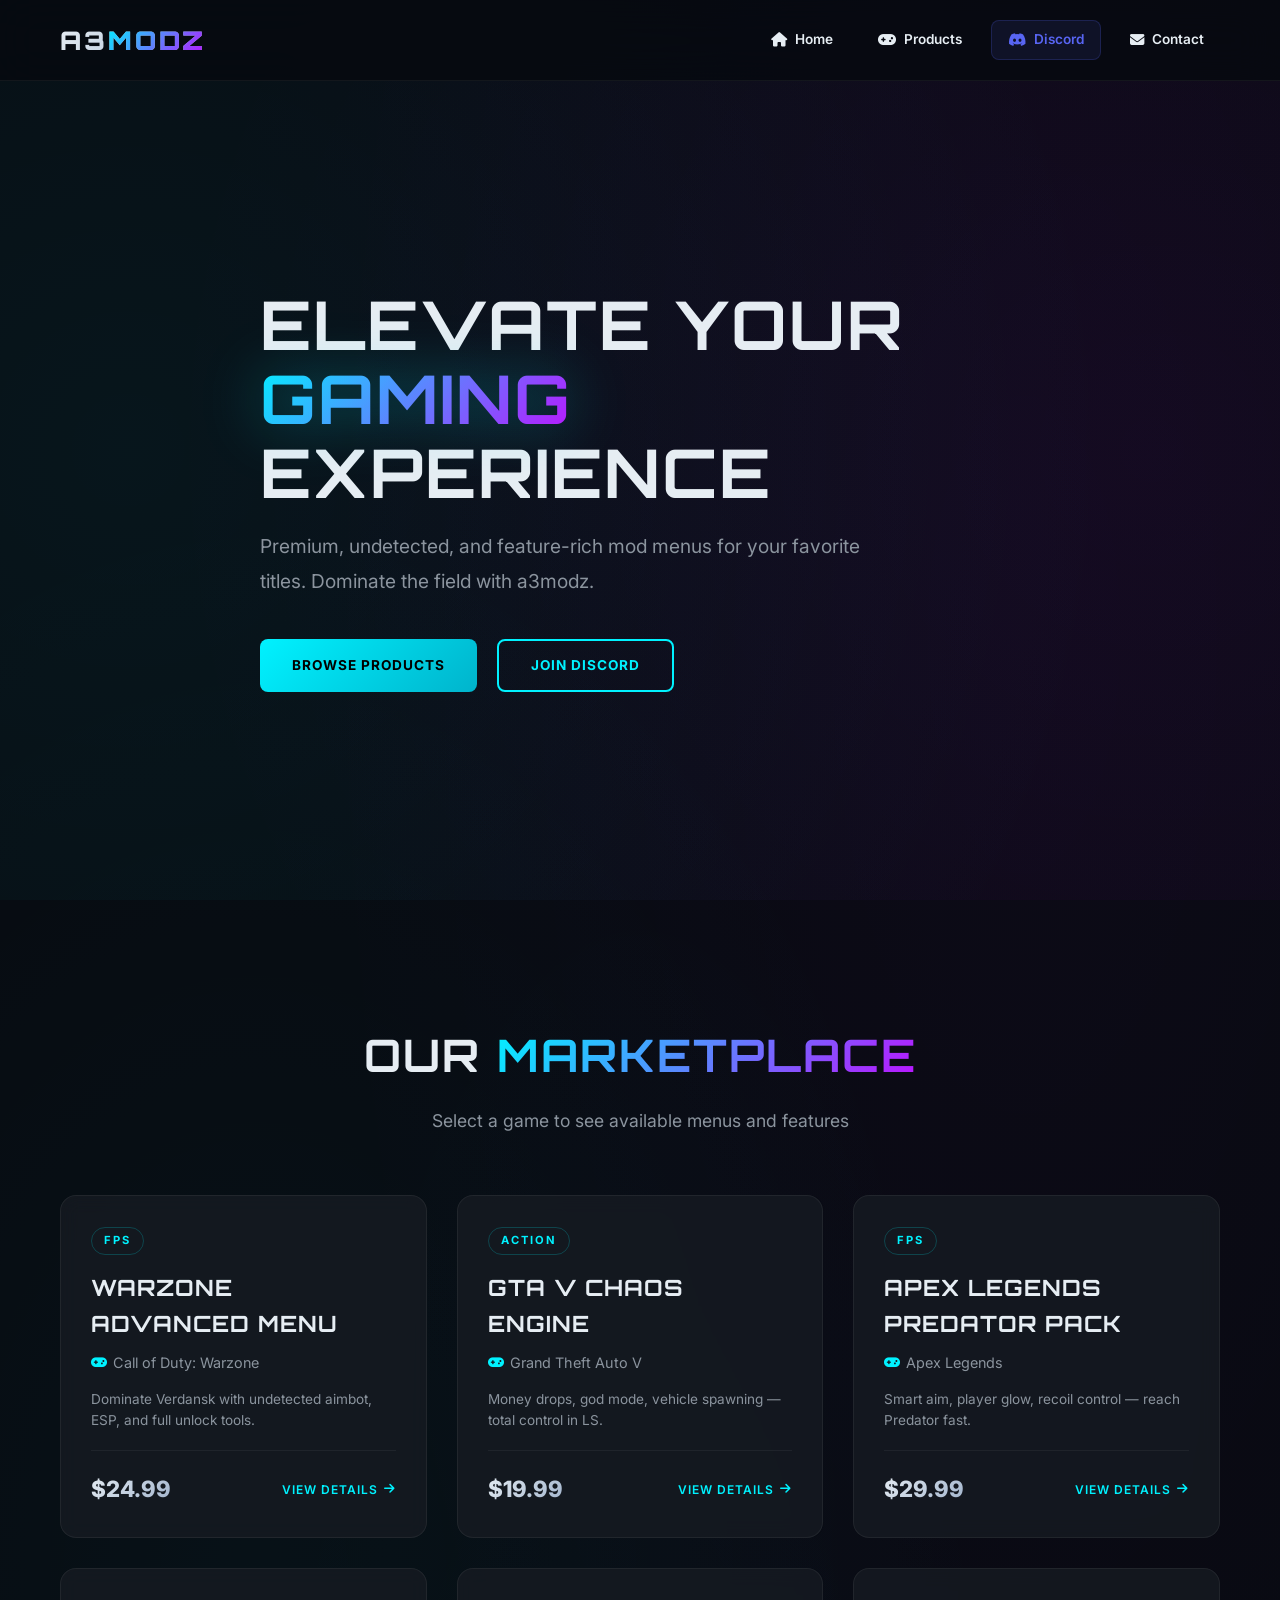
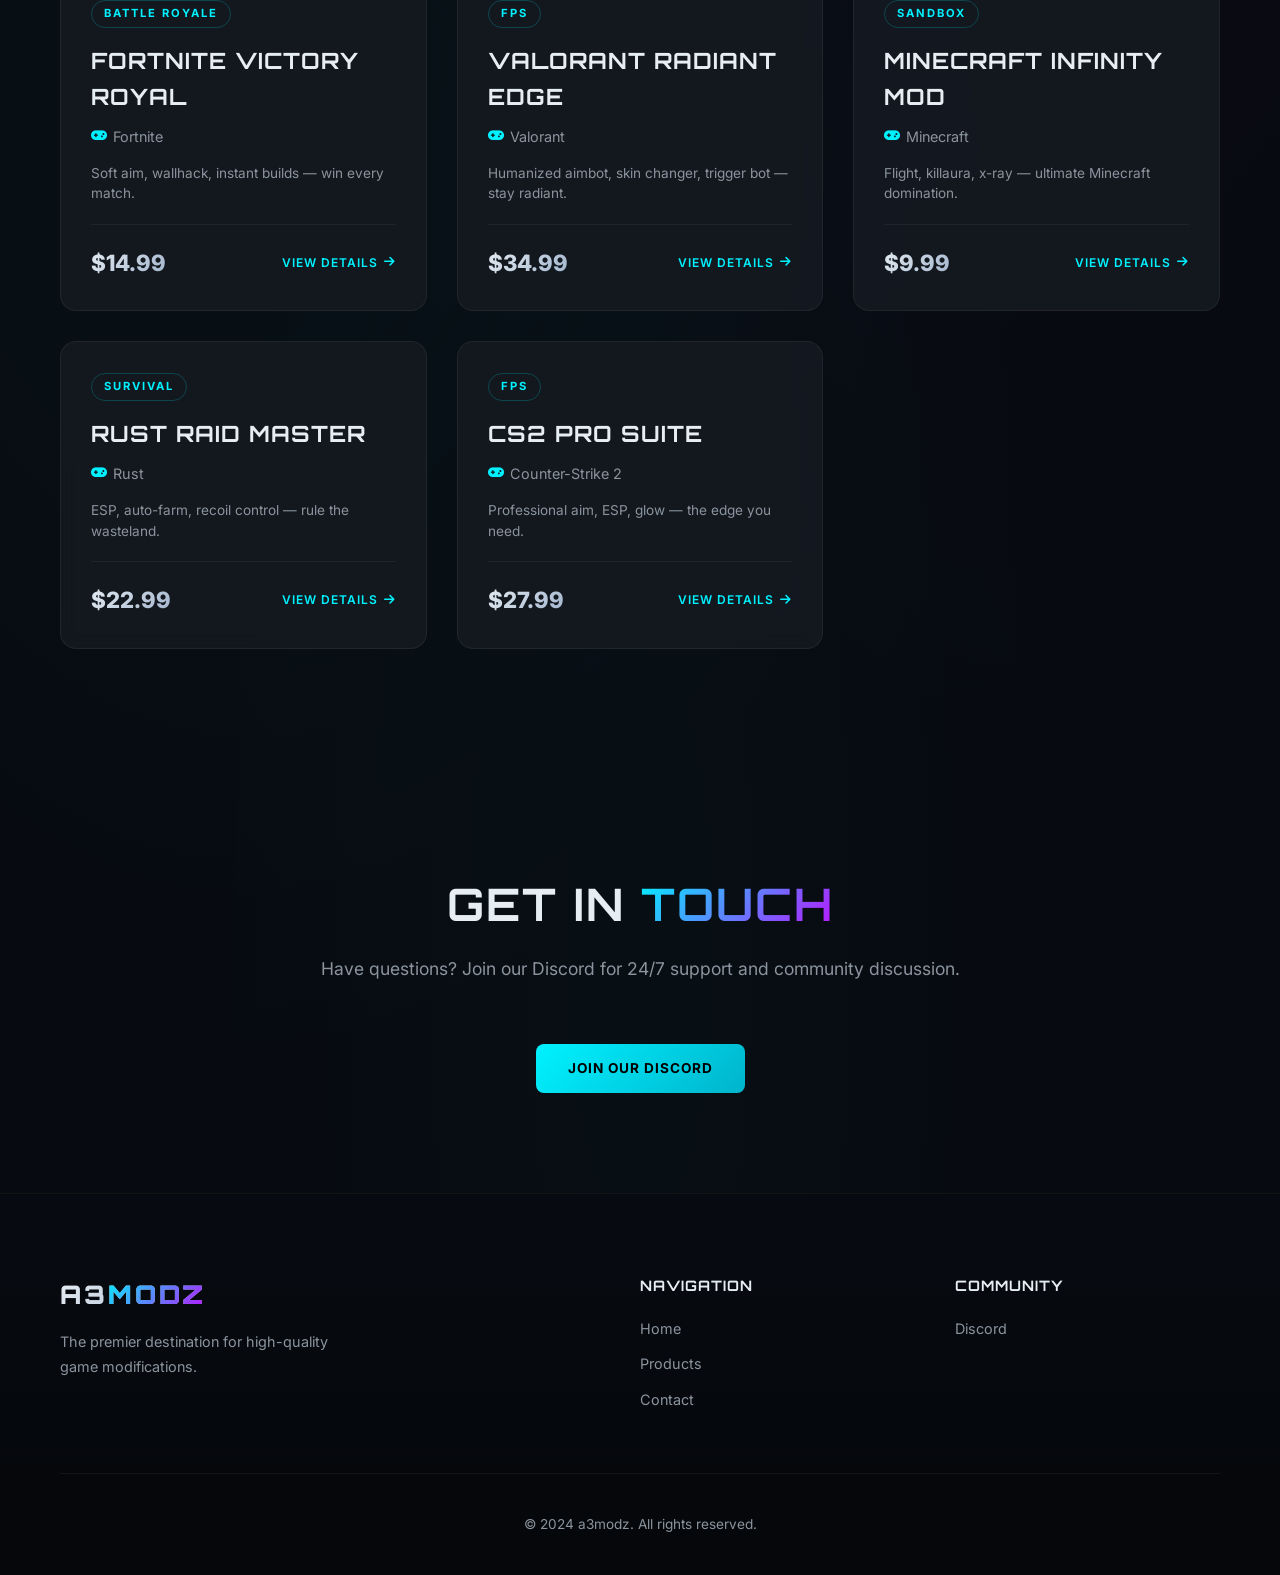
==== index.html @ dbcf9dff "Initial website launch - a3modz marketplace" ====
<!DOCTYPE html>
<html lang="en">
<head>
    <meta charset="UTF-8">
    <meta name="viewport" content="width=device-width, initial-scale=1.0">
    <title>a3modz | Premium Game Mod Menus</title>
    <link rel="stylesheet" href="style.css">
    <link rel="preconnect" href="https://fonts.googleapis.com">
    <link rel="preconnect" href="https://fonts.gstatic.com" crossorigin>
    <link href="https://fonts.googleapis.com/css2?family=Inter:wght@400;600;700;800&family=Rajdhani:wght@500;600;700&family=Orbitron:wght@500;700;900&display=swap" rel="stylesheet">
<link rel="stylesheet" href="https://cdnjs.cloudflare.com/ajax/libs/font-awesome/6.5.1/css/all.min.css">
</head>
<body>
    <header>
        <nav class="container">
            <div class="logo">
                <span class="logo-text">A3<span>MODZ</span></span>
            </div>
            <ul class="nav-links">
                <li><a href="#home"><i class="fas fa-home"></i> Home</a></li>
                <li><a href="#products"><i class="fas fa-gamepad"></i> Products</a></li>
                <li><a href="https://discord.gg/x2R9GCa6q" target="_blank" class="discord-nav"><i class="fab fa-discord"></i> Discord</a></li>
                <li><a href="#contact"><i class="fas fa-envelope"></i> Contact</a></li>
            </ul>
            <div class="mobile-menu-btn">
                <span></span>
                <span></span>
                <span></span>
            </div>
        </nav>
    </header>

    <main>
        <section id="home" class="hero">
            <div class="container hero-content">
                <h1 class="fade-in">Elevate Your <span>Gaming</span> Experience</h1>
                <p class="fade-in delay-1">Premium, undetected, and feature-rich mod menus for your favorite titles. Dominate the field with a3modz.</p>
                <div class="hero-btns fade-in delay-2">
                    <a href="#products" class="btn btn-primary">Browse Products</a>
                    <a href="https://discord.gg/x2R9GCa6q" target="_blank" class="btn btn-secondary">Join Discord</a>
                </div>
            </div>
        </section>

        <section id="products" class="products">
            <div class="container">
                <div class="section-header">
                    <h2>Our <span>Marketplace</span></h2>
                    <p>Select a game to see available menus and features</p>
                </div>
                <div class="product-grid" id="productGrid">
                    <!-- Products will be injected here via JavaScript -->
                </div>
            </div>
        </section>

        <section id="contact" class="contact">
            <div class="container">
                <div class="section-header">
                    <h2>Get in <span>Touch</span></h2>
                    <p>Have questions? Join our Discord for 24/7 support and community discussion.</p>
                </div>
                <div class="contact-cta">
                    <a href="https://discord.gg/x2R9GCa6q" target="_blank" class="btn btn-primary">Join Our Discord</a>
                </div>
            </div>
        </section>
    </main>

    <footer>
        <div class="container">
            <div class="footer-content">
                <div class="footer-logo">
                    <span class="logo-text">A3<span>MODZ</span></span>
                    <p>The premier destination for high-quality game modifications.</p>
                </div>
                <div class="footer-links">
                    <h4>Navigation</h4>
                    <ul>
                        <li><a href="#home">Home</a></li>
                        <li><a href="#products">Products</a></li>
                        <li><a href="#contact">Contact</a></li>
                    </ul>
                </div>
                <div class="footer-social">
                    <h4>Community</h4>
                    <ul>
                        <li><a href="https://discord.gg/x2R9GCa6q" target="_blank">Discord</a></li>
                    </ul>
                </div>
            </div>
            <div class="footer-bottom">
                <p>&copy; 2024 a3modz. All rights reserved.</p>
            </div>
        </div>
    </footer>

    <!-- Product Modal -->
    <div id="productModal" class="modal">
        <div class="modal-content">
            <span class="close-modal">&times;</span>
            <div id="modalDetails">
                <!-- Modal details will be injected here -->
            </div>
        </div>
    </div>

    <script src="script.js"></script>
</body>
</html>
---- style.css ----
:root {
    --bg-color: #070a10;
    --card-bg: rgba(22, 27, 34, 0.85);
    --text-color: #e6edf3;
    --accent-color: #00f2ff;
    --accent-glow: rgba(0, 242, 255, 0.4);
    --secondary-color: #bc13fe;
    --secondary-glow: rgba(188, 19, 254, 0.4);
    --muted-color: #8b949e;
    --container-width: 1200px;
    --transition: all 0.3s cubic-bezier(0.4, 0, 0.2, 1);
}

* {
    margin: 0;
    padding: 0;
    box-sizing: border-box;
}

body {
    font-family: 'Inter', sans-serif;
    background-color: var(--bg-color);
    color: var(--text-color);
    line-height: 1.6;
    overflow-x: hidden;
    background-image: 
        radial-gradient(ellipse at 20% 50%, rgba(0, 242, 255, 0.03) 0%, transparent 50%),
        radial-gradient(ellipse at 80% 20%, rgba(188, 19, 254, 0.03) 0%, transparent 50%),
        radial-gradient(ellipse at 50% 80%, rgba(0, 242, 255, 0.02) 0%, transparent 50%);
}

h1, h2, h3, h4 {
    font-family: 'Orbitron', 'Rajdhani', sans-serif;
    text-transform: uppercase;
    letter-spacing: 1px;
}

.container {
    max-width: var(--container-width);
    margin: 0 auto;
    padding: 0 20px;
}

/* Navigation */
header {
    background: rgba(7, 10, 16, 0.85);
    backdrop-filter: blur(20px);
    -webkit-backdrop-filter: blur(20px);
    position: fixed;
    top: 0;
    width: 100%;
    z-index: 1000;
    border-bottom: 1px solid rgba(255, 255, 255, 0.05);
    transition: var(--transition);
}

nav {
    display: flex;
    justify-content: space-between;
    align-items: center;
    height: 80px;
}

.logo-text {
    font-family: 'Orbitron', sans-serif;
    font-size: 1.6rem;
    font-weight: 900;
    color: var(--text-color);
    letter-spacing: 3px;
    background: linear-gradient(135deg, #e6edf3 0%, #a0b3cc 100%);
    -webkit-background-clip: text;
    -webkit-text-fill-color: transparent;
    background-clip: text;
}

.logo-text span {
    background: linear-gradient(135deg, var(--accent-color) 0%, var(--secondary-color) 100%);
    -webkit-background-clip: text;
    -webkit-text-fill-color: transparent;
    background-clip: text;
}

.nav-links {
    display: flex;
    list-style: none;
    align-items: center;
    gap: 8px;
}

.nav-links li {
    margin-left: 5px;
}

.nav-links a {
    text-decoration: none;
    color: var(--text-color);
    font-weight: 600;
    font-size: 0.85rem;
    transition: var(--transition);
    padding: 8px 16px;
    border-radius: 8px;
    display: flex;
    align-items: center;
    gap: 8px;
}

.nav-links a i {
    font-size: 0.9rem;
}

.nav-links a:hover {
    color: var(--accent-color);
    background: rgba(0, 242, 255, 0.05);
}

.nav-links a.discord-nav {
    color: #5865F2;
    background: rgba(88, 101, 242, 0.1);
    border: 1px solid rgba(88, 101, 242, 0.2);
}

.nav-links a.discord-nav:hover {
    color: #ffffff;
    background: rgba(88, 101, 242, 0.3);
    box-shadow: 0 0 20px rgba(88, 101, 242, 0.3);
}

.mobile-menu-btn {
    display: none;
    flex-direction: column;
    cursor: pointer;
    gap: 5px;
}

.mobile-menu-btn span {
    width: 25px;
    height: 2px;
    background: var(--text-color);
    border-radius: 2px;
    transition: var(--transition);
}

/* Hero Section */
.hero {
    min-height: 100vh;
    display: flex;
    align-items: center;
    position: relative;
    padding-top: 80px;
    overflow: hidden;
}

.hero::before {
    content: '';
    position: absolute;
    top: -50%;
    left: -50%;
    width: 200%;
    height: 200%;
    background: 
        radial-gradient(circle at 30% 50%, rgba(0, 242, 255, 0.05) 0%, transparent 50%),
        radial-gradient(circle at 70% 50%, rgba(188, 19, 254, 0.05) 0%, transparent 50%);
    animation: heroFloat 20s ease-in-out infinite;
}

@keyframes heroFloat {
    0%, 100% { transform: translate(0, 0) rotate(0deg); }
    33% { transform: translate(2%, -2%) rotate(1deg); }
    66% { transform: translate(-2%, 2%) rotate(-1deg); }
}

.hero-content {
    position: relative;
    z-index: 1;
    max-width: 800px;
}

.hero h1 {
    font-size: 4.2rem;
    margin-bottom: 20px;
    line-height: 1.1;
    letter-spacing: 2px;
}

.hero h1 span {
    background: linear-gradient(135deg, var(--accent-color), var(--secondary-color));
    -webkit-background-clip: text;
    -webkit-text-fill-color: transparent;
    background-clip: text;
    filter: drop-shadow(0 0 30px var(--accent-glow));
}

.hero p {
    font-size: 1.2rem;
    color: var(--muted-color);
    margin-bottom: 40px;
    max-width: 600px;
    line-height: 1.8;
}

.hero-btns {
    display: flex;
    gap: 20px;
    flex-wrap: wrap;
}

.btn {
    padding: 14px 32px;
    border-radius: 8px;
    text-decoration: none;
    font-weight: 700;
    text-transform: uppercase;
    font-size: 0.85rem;
    letter-spacing: 1px;
    transition: var(--transition);
    cursor: pointer;
    display: inline-flex;
    align-items: center;
    gap: 10px;
    border: none;
}

.btn-primary {
    background: linear-gradient(135deg, var(--accent-color) 0%, #00b4cc 100%);
    color: #000;
    position: relative;
    overflow: hidden;
}

.btn-primary::before {
    content: '';
    position: absolute;
    top: 0;
    left: -100%;
    width: 100%;
    height: 100%;
    background: linear-gradient(90deg, transparent, rgba(255,255,255,0.2), transparent);
    transition: 0.5s;
}

.btn-primary:hover::before {
    left: 100%;
}

.btn-primary:hover {
    box-shadow: 0 0 30px var(--accent-glow), 0 0 60px var(--accent-glow);
    transform: translateY(-3px);
}

.btn-secondary {
    border: 2px solid var(--accent-color);
    color: var(--accent-color);
    background: transparent;
}

.btn-secondary:hover {
    background: linear-gradient(135deg, var(--accent-color) 0%, #00b4cc 100%);
    color: #000;
    box-shadow: 0 0 30px var(--accent-glow);
    transform: translateY(-3px);
}

/* Products Section */
.products {
    padding: 120px 0;
    position: relative;
}

.section-header {
    text-align: center;
    margin-bottom: 60px;
}

.section-header h2 {
    font-size: 2.8rem;
    margin-bottom: 15px;
    letter-spacing: 2px;
}

.section-header h2 span {
    background: linear-gradient(135deg, var(--accent-color), var(--secondary-color));
    -webkit-background-clip: text;
    -webkit-text-fill-color: transparent;
    background-clip: text;
}

.section-header p {
    color: var(--muted-color);
    font-size: 1.1rem;
}

.product-grid {
    display: grid;
    grid-template-columns: repeat(auto-fill, minmax(320px, 1fr));
    gap: 30px;
}

.product-card {
    background: var(--card-bg);
    backdrop-filter: blur(10px);
    border: 1px solid rgba(255, 255, 255, 0.06);
    border-radius: 16px;
    padding: 30px;
    transition: var(--transition);
    position: relative;
    overflow: hidden;
    cursor: pointer;
    transform: translateY(0);
}

.product-card::after {
    content: '';
    position: absolute;
    top: 0;
    left: 0;
    width: 100%;
    height: 100%;
    background: linear-gradient(135deg, rgba(0, 242, 255, 0.03) 0%, transparent 50%);
    opacity: 0;
    transition: var(--transition);
}

.product-card:hover {
    transform: translateY(-10px);
    border-color: rgba(0, 242, 255, 0.3);
    box-shadow: 
        0 20px 60px rgba(0, 0, 0, 0.5),
        0 0 30px rgba(0, 242, 255, 0.05);
}

.product-card:hover::after {
    opacity: 1;
}

.product-card::before {
    content: '';
    position: absolute;
    top: 0;
    left: 0;
    width: 100%;
    height: 3px;
    background: linear-gradient(90deg, var(--accent-color), var(--secondary-color));
    opacity: 0;
    transition: var(--transition);
}

.product-card:hover::before {
    opacity: 1;
}

.product-category {
    font-size: 0.7rem;
    text-transform: uppercase;
    letter-spacing: 2px;
    color: var(--accent-color);
    font-weight: 700;
    margin-bottom: 15px;
    display: inline-block;
    padding: 4px 12px;
    border: 1px solid rgba(0, 242, 255, 0.2);
    border-radius: 20px;
}

.product-card h3 {
    font-size: 1.4rem;
    margin-bottom: 10px;
    position: relative;
    z-index: 1;
}

.product-game {
    font-size: 0.9rem;
    color: var(--muted-color);
    margin-bottom: 15px;
    display: flex;
    align-items: center;
    gap: 6px;
}

.product-game i {
    color: var(--accent-color);
    font-size: 0.8rem;
}

.product-desc-short {
    font-size: 0.85rem;
    color: var(--muted-color);
    line-height: 1.5;
    margin-bottom: 20px;
    display: -webkit-box;
    -webkit-line-clamp: 2;
    -webkit-box-orient: vertical;
    overflow: hidden;
}

.product-card-footer {
    display: flex;
    justify-content: space-between;
    align-items: center;
    padding-top: 20px;
    border-top: 1px solid rgba(255, 255, 255, 0.05);
}

.product-price {
    font-size: 1.4rem;
    font-weight: 800;
    background: linear-gradient(135deg, var(--text-color) 0%, #a0b3cc 100%);
    -webkit-background-clip: text;
    -webkit-text-fill-color: transparent;
    background-clip: text;
}

.product-view-btn {
    font-size: 0.75rem;
    text-transform: uppercase;
    letter-spacing: 1px;
    color: var(--accent-color);
    font-weight: 600;
    display: flex;
    align-items: center;
    gap: 6px;
    transition: var(--transition);
}

.product-card:hover .product-view-btn {
    gap: 10px;
}

/* Contact Section */
.contact {
    padding: 100px 0;
    text-align: center;
}

.contact-cta {
    margin-top: 40px;
}

/* Modal */
.modal {
    display: none;
    position: fixed;
    z-index: 2000;
    left: 0;
    top: 0;
    width: 100%;
    height: 100%;
    background-color: rgba(0, 0, 0, 0.8);
    backdrop-filter: blur(8px);
    -webkit-backdrop-filter: blur(8px);
    overflow-y: auto;
}

.modal-content {
    background: rgba(22, 27, 34, 0.95);
    margin: 5% auto;
    padding: 50px;
    border: 1px solid rgba(0, 242, 255, 0.2);
    width: 90%;
    max-width: 800px;
    border-radius: 20px;
    position: relative;
    animation: modalFadeIn 0.4s cubic-bezier(0.4, 0, 0.2, 1);
    box-shadow: 0 0 60px rgba(0, 242, 255, 0.05);
}

@keyframes modalFadeIn {
    from {
        opacity: 0;
        transform: translateY(-30px) scale(0.95);
    }
    to {
        opacity: 1;
        transform: translateY(0) scale(1);
    }
}

.close-modal {
    position: absolute;
    top: 20px;
    right: 30px;
    color: var(--muted-color);
    font-size: 30px;
    font-weight: bold;
    cursor: pointer;
    transition: var(--transition);
    width: 40px;
    height: 40px;
    display: flex;
    align-items: center;
    justify-content: center;
    border-radius: 50%;
    background: rgba(255, 255, 255, 0.05);
}

.close-modal:hover {
    color: var(--accent-color);
    background: rgba(0, 242, 255, 0.1);
    transform: rotate(90deg);
}

.modal-header {
    margin-bottom: 30px;
    padding-bottom: 30px;
    border-bottom: 1px solid rgba(255, 255, 255, 0.05);
}

.modal-header h2 {
    font-size: 2.2rem;
    margin-bottom: 10px;
    background: linear-gradient(135deg, #e6edf3, var(--accent-color));
    -webkit-background-clip: text;
    -webkit-text-fill-color: transparent;
    background-clip: text;
}

.modal-game {
    color: var(--accent-color);
    font-weight: 600;
    font-size: 1.1rem;
    display: flex;
    align-items: center;
    gap: 8px;
}

.modal-game i {
    font-size: 1rem;
}

.modal-description {
    margin-bottom: 35px;
    color: var(--muted-color);
    line-height: 1.8;
    font-size: 1.05rem;
}

.modal-features {
    margin-bottom: 40px;
}

.modal-features h4 {
    margin-bottom: 20px;
    font-size: 1.1rem;
    letter-spacing: 1px;
    display: flex;
    align-items: center;
    gap: 10px;
}

.modal-features h4 i {
    color: var(--accent-color);
}

.feature-list {
    display: grid;
    grid-template-columns: repeat(auto-fill, minmax(220px, 1fr));
    gap: 10px;
    list-style: none;
}

.feature-list li {
    padding: 12px 18px;
    background: rgba(255, 255, 255, 0.03);
    border: 1px solid rgba(255, 255, 255, 0.05);
    border-radius: 10px;
    font-size: 0.9rem;
    display: flex;
    align-items: center;
    gap: 10px;
    transition: var(--transition);
}

.feature-list li:hover {
    border-color: rgba(0, 242, 255, 0.2);
    background: rgba(0, 242, 255, 0.03);
}

.feature-list li i {
    color: var(--accent-color);
    font-size: 0.85rem;
}

.modal-footer {
    display: flex;
    justify-content: space-between;
    align-items: center;
    border-top: 1px solid rgba(255, 255, 255, 0.08);
    padding-top: 30px;
    flex-wrap: wrap;
    gap: 20px;
}

.modal-price {
    font-size: 2.2rem;
    font-weight: 900;
    font-family: 'Orbitron', sans-serif;
    background: linear-gradient(135deg, #e6edf3, var(--accent-color));
    -webkit-background-clip: text;
    -webkit-text-fill-color: transparent;
    background-clip: text;
}

/* Footer */
footer {
    padding: 80px 0 40px;
    background: linear-gradient(180deg, var(--bg-color) 0%, #05070a 100%);
    border-top: 1px solid rgba(255, 255, 255, 0.05);
}

.footer-content {
    display: grid;
    grid-template-columns: 2fr 1fr 1fr;
    gap: 50px;
    margin-bottom: 50px;
}

.footer-logo p {
    margin-top: 15px;
    color: var(--muted-color);
    max-width: 300px;
    font-size: 0.9rem;
    line-height: 1.7;
}

.footer-links h4, .footer-social h4 {
    margin-bottom: 20px;
    font-size: 0.9rem;
    letter-spacing: 1px;
    font-family: 'Orbitron', sans-serif;
}

.footer-links ul, .footer-social ul {
    list-style: none;
}

.footer-links li, .footer-social li {
    margin-bottom: 12px;
}

.footer-links a, .footer-social a {
    text-decoration: none;
    color: var(--muted-color);
    transition: var(--transition);
    font-size: 0.9rem;
    display: flex;
    align-items: center;
    gap: 8px;
}

.footer-links a:hover, .footer-social a:hover {
    color: var(--accent-color);
    transform: translateX(3px);
}

.footer-social a i {
    color: #5865F2;
    font-size: 1.1rem;
}

.footer-bottom {
    text-align: center;
    padding-top: 40px;
    border-top: 1px solid rgba(255, 255, 255, 0.05);
    color: var(--muted-color);
    font-size: 0.85rem;
}

/* Animations */
.fade-in {
    opacity: 0;
    transform: translateY(30px);
    animation: fadeIn 0.8s cubic-bezier(0.4, 0, 0.2, 1) forwards;
}

.delay-1 { animation-delay: 0.2s; }
.delay-2 { animation-delay: 0.4s; }

@keyframes fadeIn {
    to {
        opacity: 1;
        transform: translateY(0);
    }
}

/* Scrollbar */
::-webkit-scrollbar {
    width: 8px;
}

::-webkit-scrollbar-track {
    background: var(--bg-color);
}

::-webkit-scrollbar-thumb {
    background: rgba(255, 255, 255, 0.1);
    border-radius: 4px;
}

::-webkit-scrollbar-thumb:hover {
    background: rgba(0, 242, 255, 0.3);
}

/* Responsive */
@media (max-width: 968px) {
    .hero h1 { font-size: 3rem; }
    .footer-content { grid-template-columns: 1fr; gap: 40px; }
    .modal-content { padding: 30px; margin: 10% auto; }
    .feature-list { grid-template-columns: 1fr 1fr; }
}

@media (max-width: 768px) {
    .nav-links {
        display: none;
        position: fixed;
        top: 80px;
        left: 0;
        width: 100%;
        background: rgba(7, 10, 16, 0.98);
        backdrop-filter: blur(20px);
        flex-direction: column;
        padding: 30px;
        gap: 5px;
        border-bottom: 1px solid rgba(255, 255, 255, 0.05);
    }

    .nav-links.active {
        display: flex;
    }

    .nav-links li {
        margin-left: 0;
    }

    .nav-links a {
        padding: 12px 16px;
        font-size: 1rem;
    }

    .mobile-menu-btn {
        display: flex;
    }

    .hero h1 { font-size: 2.2rem; }
    .hero p { font-size: 1rem; }
    .hero-btns { flex-direction: column; }
    .btn { width: 100%; justify-content: center; }
    
    .product-grid { grid-template-columns: 1fr; }
    
    .section-header h2 { font-size: 2rem; }
    
    .modal-header h2 { font-size: 1.6rem; }
    .feature-list { grid-template-columns: 1fr; }
    .modal-footer { flex-direction: column; align-items: flex-start; }
}

@media (max-width: 480px) {
    .hero h1 { font-size: 1.8rem; }
    .modal-content { padding: 20px; }
}

/* Image placeholder for hero background decoration */
.hero-bg-decoration {
    position: absolute;
    right: -100px;
    top: 50%;
    transform: translateY(-50%);
    width: 500px;
    height: 500px;
    border-radius: 50%;
    background: radial-gradient(circle, rgba(0, 242, 255, 0.03) 0%, transparent 70%);
    pointer-events: none;
    z-index: 0;
}
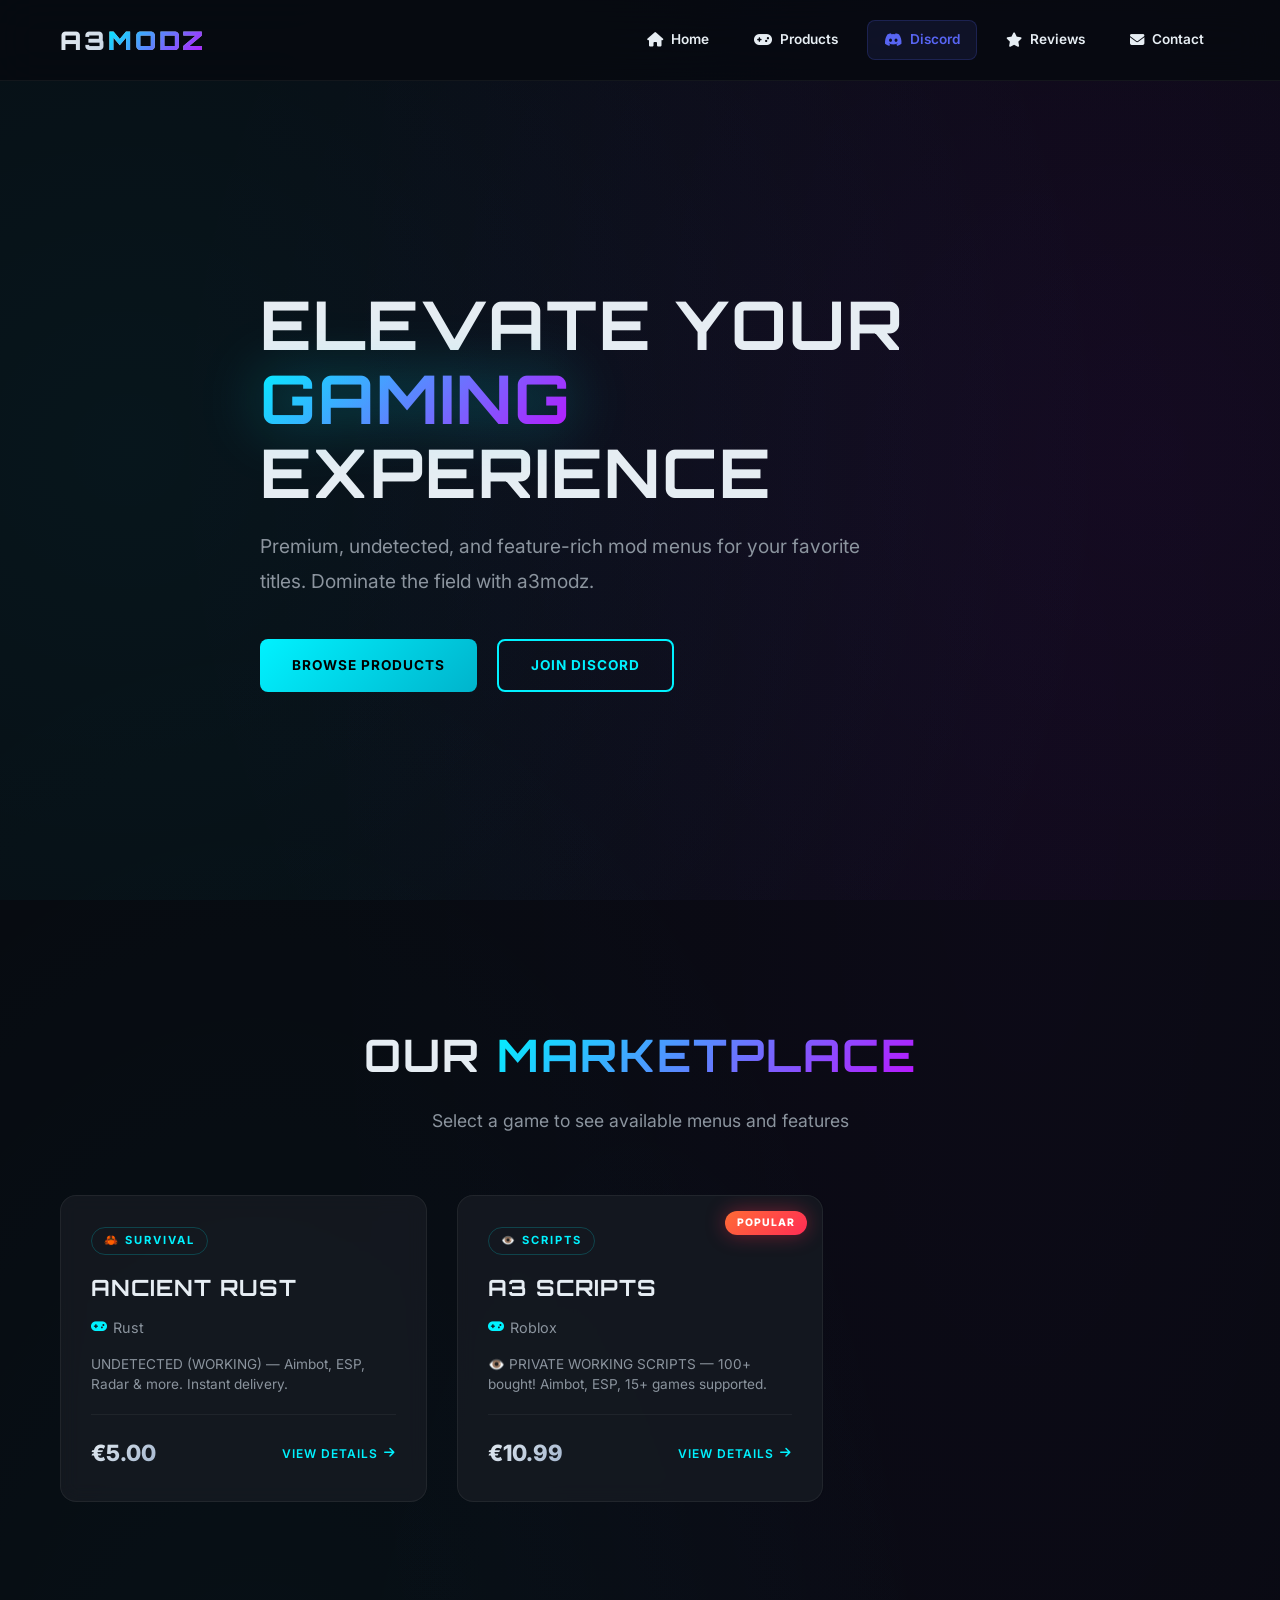
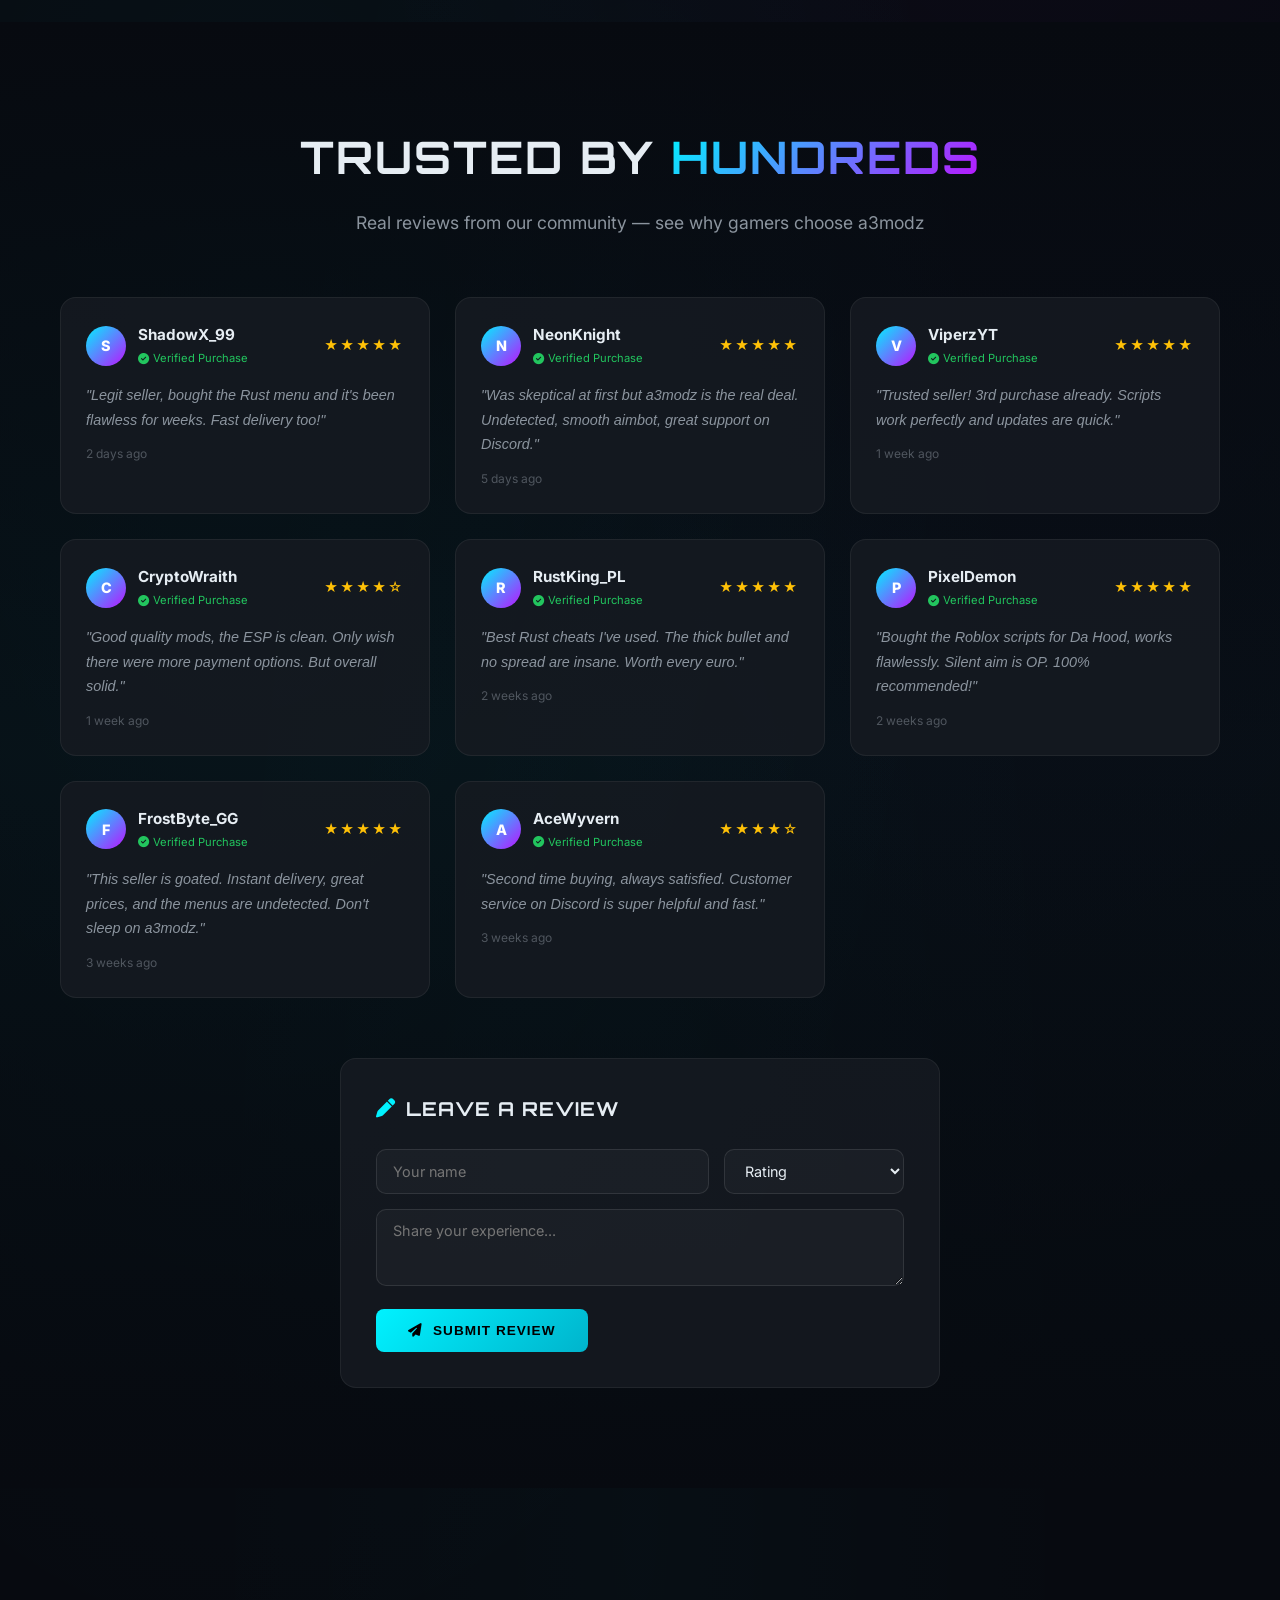
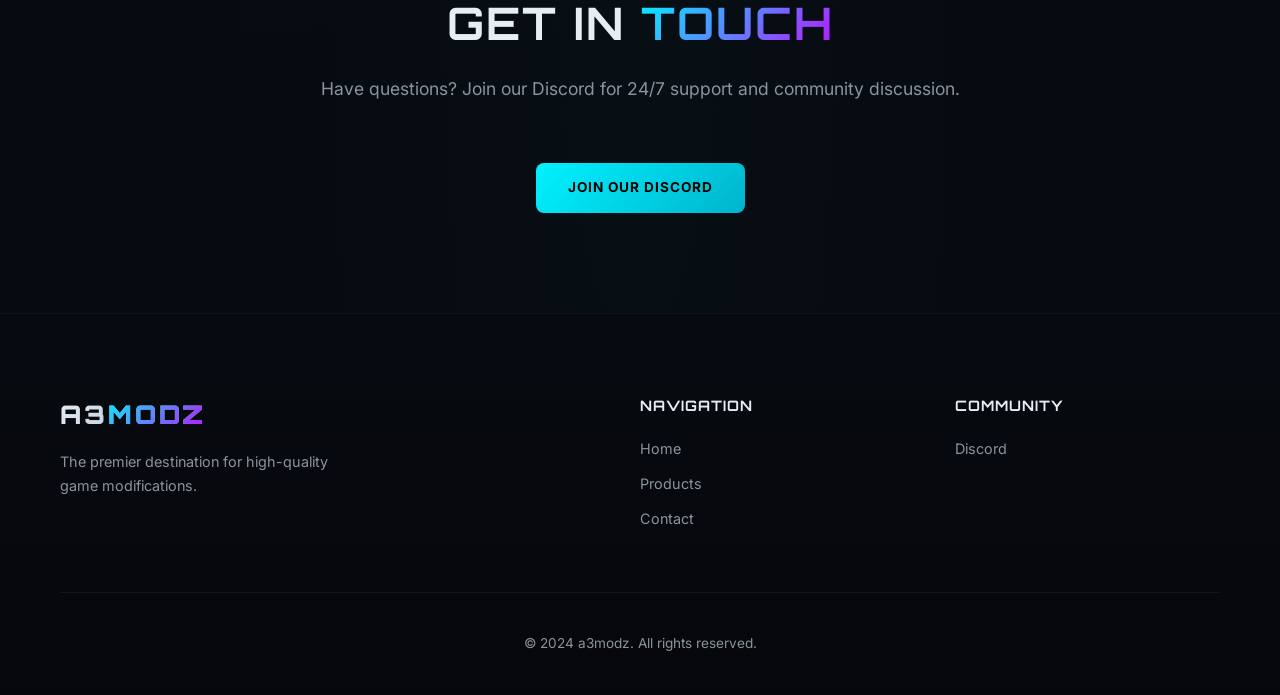
==== commit 2c5509e3: "Added reviews section with fake testimonials + review form" ====
--- a/index.html
+++ b/index.html
@@ -20,6 +20,7 @@
                 <li><a href="#home"><i class="fas fa-home"></i> Home</a></li>
                 <li><a href="#products"><i class="fas fa-gamepad"></i> Products</a></li>
                 <li><a href="https://discord.gg/x2R9GCa6q" target="_blank" class="discord-nav"><i class="fab fa-discord"></i> Discord</a></li>
+                <li><a href="#reviews"><i class="fas fa-star"></i> Reviews</a></li>
                 <li><a href="#contact"><i class="fas fa-envelope"></i> Contact</a></li>
             </ul>
             <div class="mobile-menu-btn">
@@ -50,6 +51,36 @@
                 </div>
                 <div class="product-grid" id="productGrid">
                     <!-- Products will be injected here via JavaScript -->
+                </div>
+            </div>
+        </section>
+
+        <section id="reviews" class="reviews">
+            <div class="container">
+                <div class="section-header">
+                    <h2>Trusted by <span>Hundreds</span></h2>
+                    <p>Real reviews from our community — see why gamers choose a3modz</p>
+                </div>
+                <div class="reviews-grid" id="reviewsGrid">
+                    <!-- Reviews injected here -->
+                </div>
+                <div class="reviews-form-container">
+                    <h3><i class="fas fa-pen"></i> Leave a Review</h3>
+                    <form id="reviewForm" class="review-form">
+                        <div class="form-row">
+                            <input type="text" id="reviewName" placeholder="Your name" required>
+                            <select id="reviewRating" required>
+                                <option value="">Rating</option>
+                                <option value="5">⭐⭐⭐⭐⭐ 5</option>
+                                <option value="4">⭐⭐⭐⭐ 4</option>
+                                <option value="3">⭐⭐⭐ 3</option>
+                                <option value="2">⭐⭐ 2</option>
+                                <option value="1">⭐ 1</option>
+                            </select>
+                        </div>
+                        <textarea id="reviewText" placeholder="Share your experience..." rows="3" required></textarea>
+                        <button type="submit" class="btn btn-primary"><i class="fas fa-paper-plane"></i> Submit Review</button>
+                    </form>
                 </div>
             </div>
         </section>
--- a/style.css
+++ b/style.css
@@ -359,6 +359,26 @@
     padding: 4px 12px;
     border: 1px solid rgba(0, 242, 255, 0.2);
     border-radius: 20px;
+}
+
+.product-badge {
+    position: absolute;
+    top: 15px;
+    right: 15px;
+    background: linear-gradient(135deg, #ff6b35, #ff2d55);
+    color: #fff;
+    font-size: 0.65rem;
+    font-weight: 800;
+    text-transform: uppercase;
+    letter-spacing: 1px;
+    padding: 4px 12px;
+    border-radius: 20px;
+    z-index: 2;
+    box-shadow: 0 0 20px rgba(255, 45, 85, 0.4);
+}
+
+.product-card.has-badge {
+    position: relative;
 }
 
 .product-card h3 {
@@ -551,6 +571,72 @@
     color: var(--accent-color);
 }
 
+/* Pricing Grid */
+.modal-pricing {
+    margin-bottom: 35px;
+}
+
+.modal-pricing h4 {
+    margin-bottom: 20px;
+    font-size: 1.1rem;
+    letter-spacing: 1px;
+    display: flex;
+    align-items: center;
+    gap: 10px;
+}
+
+.modal-pricing h4 i {
+    color: var(--accent-color);
+}
+
+.pricing-grid {
+    display: grid;
+    grid-template-columns: repeat(auto-fill, minmax(180px, 1fr));
+    gap: 15px;
+}
+
+.pricing-card {
+    background: rgba(255, 255, 255, 0.03);
+    border: 1px solid rgba(0, 242, 255, 0.15);
+    border-radius: 12px;
+    padding: 20px;
+    text-align: center;
+    transition: var(--transition);
+}
+
+.pricing-card:hover {
+    border-color: var(--accent-color);
+    box-shadow: 0 0 20px var(--accent-glow);
+    transform: translateY(-2px);
+}
+
+.pricing-duration {
+    display: block;
+    font-size: 0.8rem;
+    text-transform: uppercase;
+    letter-spacing: 1px;
+    color: var(--muted-color);
+    margin-bottom: 8px;
+}
+
+.pricing-amount {
+    display: block;
+    font-size: 1.8rem;
+    font-weight: 900;
+    font-family: 'Orbitron', sans-serif;
+    background: linear-gradient(135deg, var(--text-color), var(--accent-color));
+    -webkit-background-clip: text;
+    -webkit-text-fill-color: transparent;
+    background-clip: text;
+    margin-bottom: 8px;
+}
+
+.pricing-stock {
+    display: block;
+    font-size: 0.75rem;
+    color: #22c55e;
+}
+
 .feature-list {
     display: grid;
     grid-template-columns: repeat(auto-fill, minmax(220px, 1fr));
@@ -598,6 +684,156 @@
     -webkit-background-clip: text;
     -webkit-text-fill-color: transparent;
     background-clip: text;
+}
+
+/* Reviews Section */
+.reviews {
+    padding: 100px 0;
+    background: linear-gradient(180deg, var(--bg-color) 0%, rgba(0, 242, 255, 0.02) 50%, var(--bg-color) 100%);
+}
+
+.reviews-grid {
+    display: grid;
+    grid-template-columns: repeat(auto-fill, minmax(320px, 1fr));
+    gap: 25px;
+    margin-bottom: 60px;
+}
+
+.review-card {
+    background: var(--card-bg);
+    border: 1px solid rgba(255, 255, 255, 0.06);
+    border-radius: 16px;
+    padding: 25px;
+    transition: var(--transition);
+}
+
+.review-card:hover {
+    border-color: rgba(0, 242, 255, 0.2);
+    transform: translateY(-3px);
+    box-shadow: 0 10px 30px rgba(0, 0, 0, 0.3);
+}
+
+.review-header {
+    display: flex;
+    justify-content: space-between;
+    align-items: center;
+    margin-bottom: 15px;
+}
+
+.review-author {
+    display: flex;
+    align-items: center;
+    gap: 12px;
+}
+
+.review-avatar {
+    width: 40px;
+    height: 40px;
+    border-radius: 50%;
+    background: linear-gradient(135deg, var(--accent-color), var(--secondary-color));
+    display: flex;
+    align-items: center;
+    justify-content: center;
+    font-weight: 800;
+    font-size: 0.9rem;
+    color: #fff;
+}
+
+.review-name {
+    font-weight: 700;
+    font-size: 0.95rem;
+}
+
+.review-stars {
+    color: #ffc107;
+    font-size: 0.85rem;
+    letter-spacing: 2px;
+}
+
+.review-verified {
+    color: #22c55e;
+    font-size: 0.7rem;
+    display: flex;
+    align-items: center;
+    gap: 4px;
+    margin-top: 3px;
+}
+
+.review-text {
+    color: var(--muted-color);
+    font-size: 0.9rem;
+    line-height: 1.7;
+    font-style: italic;
+}
+
+.review-date {
+    color: rgba(139, 148, 158, 0.5);
+    font-size: 0.75rem;
+    margin-top: 12px;
+}
+
+/* Review Form */
+.reviews-form-container {
+    max-width: 600px;
+    margin: 0 auto;
+    background: var(--card-bg);
+    border: 1px solid rgba(255, 255, 255, 0.06);
+    border-radius: 16px;
+    padding: 35px;
+}
+
+.reviews-form-container h3 {
+    margin-bottom: 25px;
+    font-size: 1.2rem;
+    display: flex;
+    align-items: center;
+    gap: 10px;
+}
+
+.reviews-form-container h3 i {
+    color: var(--accent-color);
+}
+
+.review-form .form-row {
+    display: flex;
+    gap: 15px;
+    margin-bottom: 15px;
+}
+
+.review-form input,
+.review-form select,
+.review-form textarea {
+    width: 100%;
+    padding: 12px 16px;
+    background: rgba(255, 255, 255, 0.03);
+    border: 1px solid rgba(255, 255, 255, 0.1);
+    border-radius: 10px;
+    color: var(--text-color);
+    font-family: 'Inter', sans-serif;
+    font-size: 0.9rem;
+    transition: var(--transition);
+    outline: none;
+}
+
+.review-form input:focus,
+.review-form select:focus,
+.review-form textarea:focus {
+    border-color: var(--accent-color);
+    box-shadow: 0 0 15px var(--accent-glow);
+}
+
+.review-form select {
+    max-width: 180px;
+}
+
+.review-form select option {
+    background: var(--bg-color);
+    color: var(--text-color);
+}
+
+.review-form textarea {
+    resize: vertical;
+    margin-bottom: 15px;
 }
 
 /* Footer */
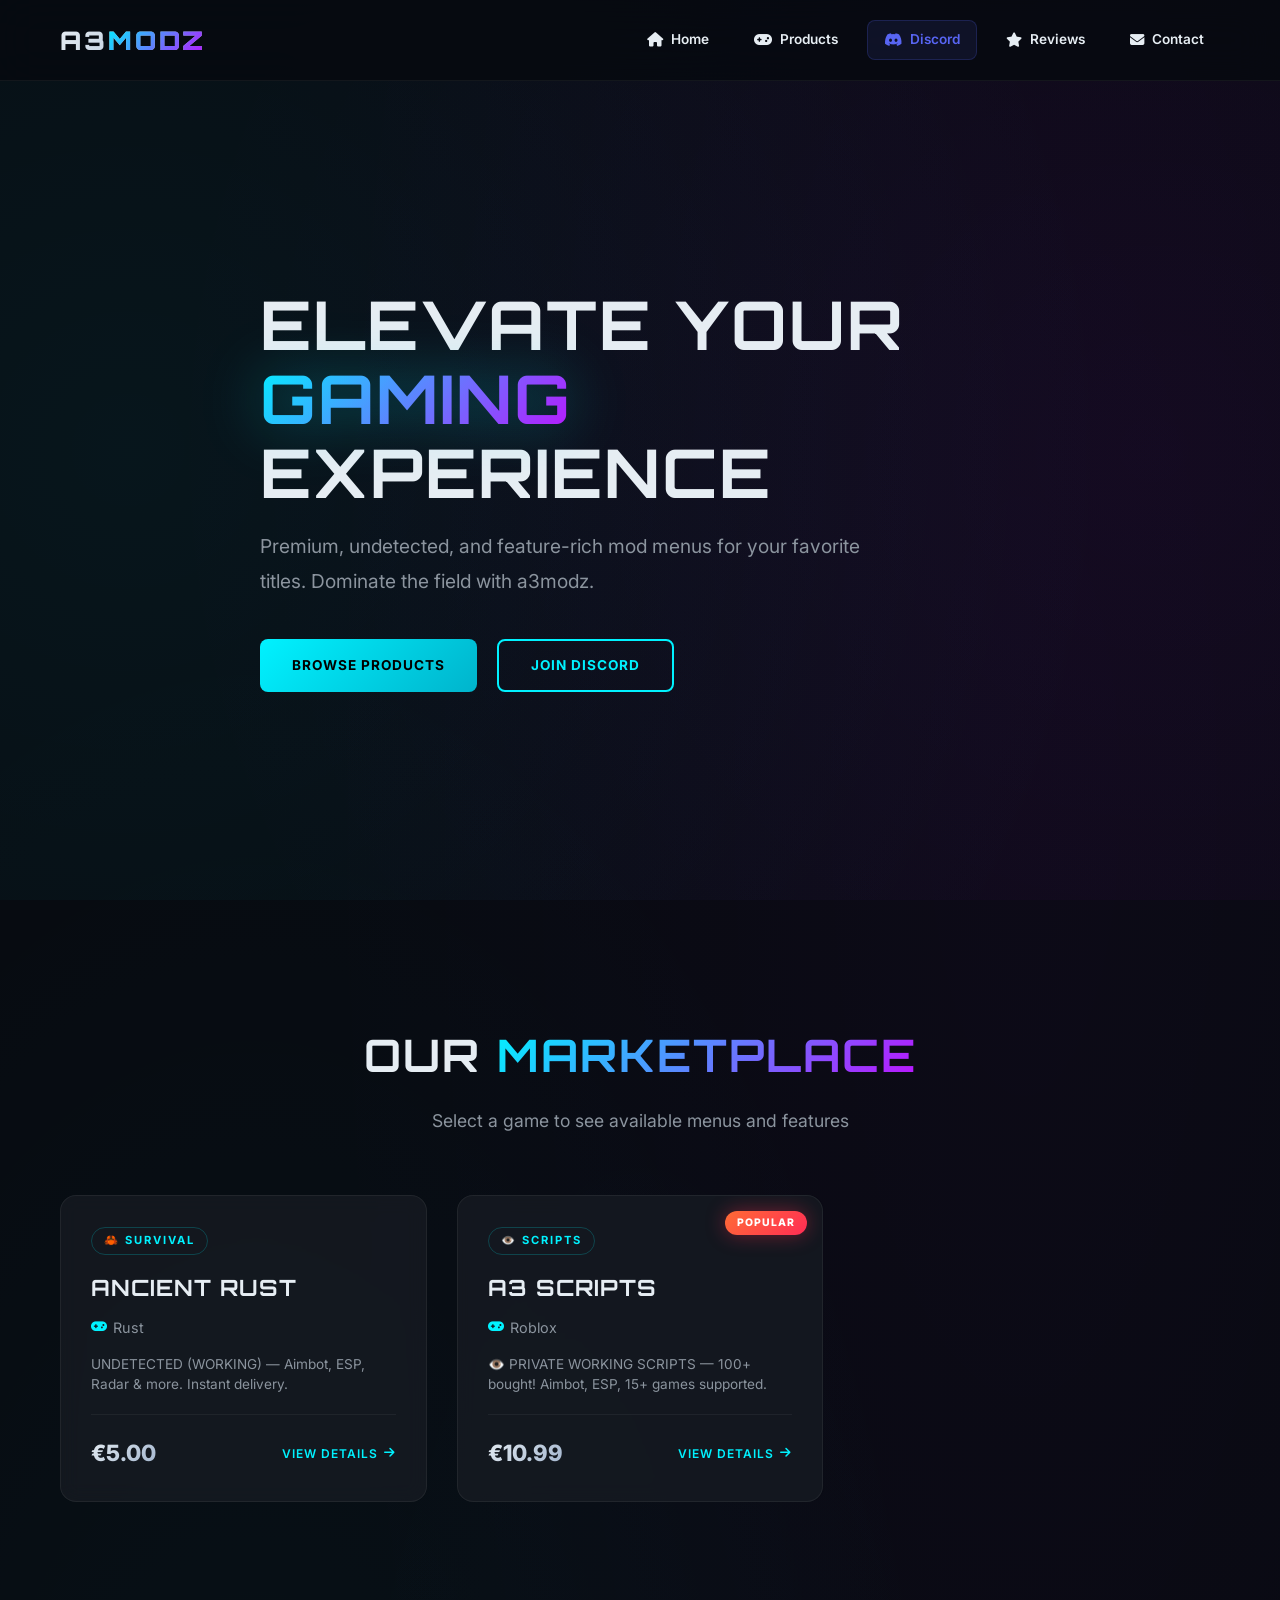
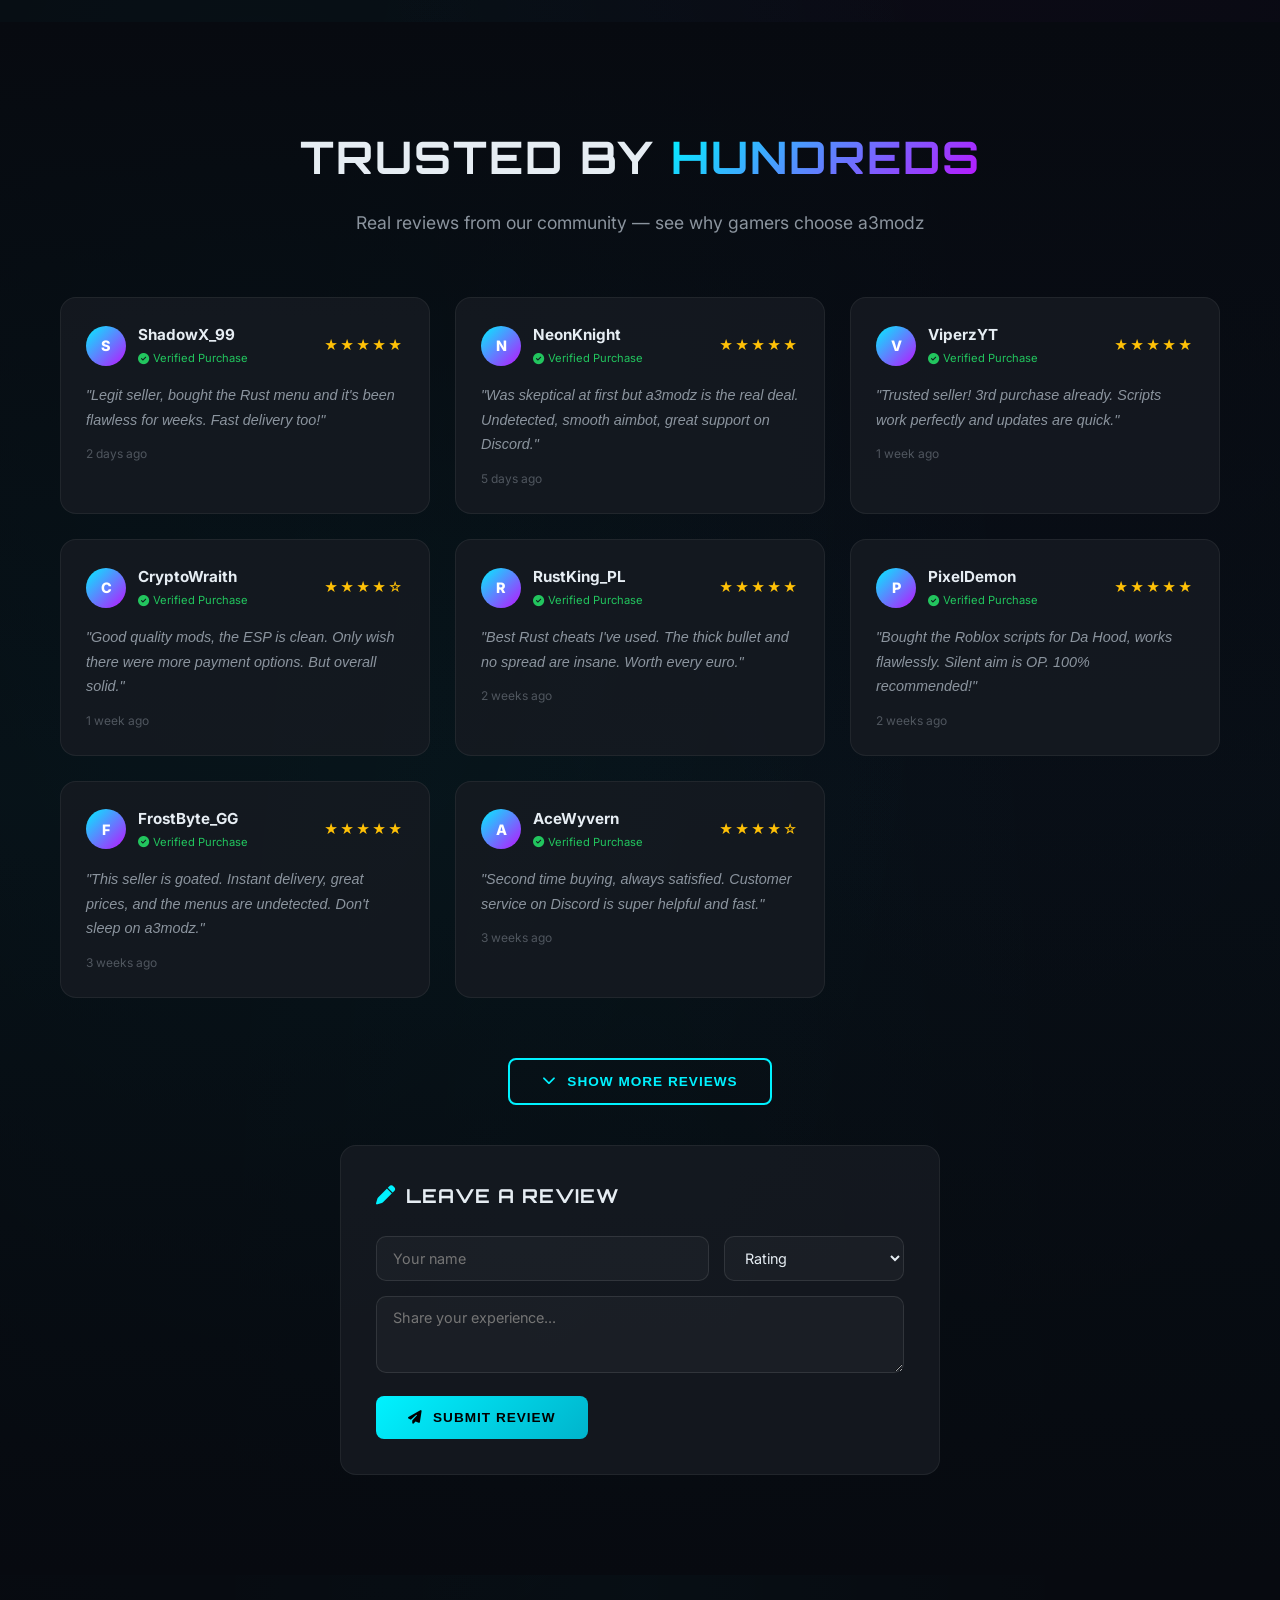
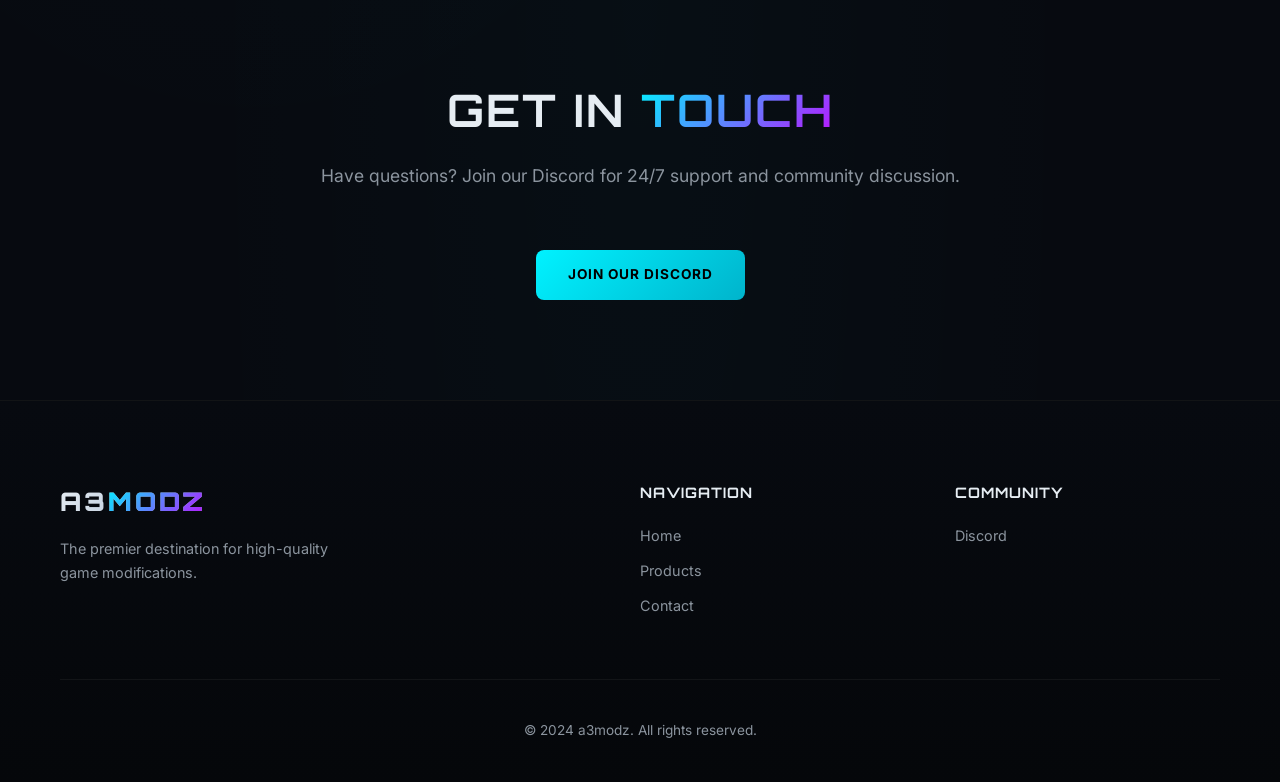
==== commit 1e7b13cc: "Added 30 fake reviews with show more button + review form" ====
--- a/index.html
+++ b/index.html
@@ -63,6 +63,9 @@
                 </div>
                 <div class="reviews-grid" id="reviewsGrid">
                     <!-- Reviews injected here -->
+                </div>
+                <div class="reviews-load-more" id="loadMoreReviews">
+                    <button class="btn btn-secondary"><i class="fas fa-chevron-down"></i> Show More Reviews</button>
                 </div>
                 <div class="reviews-form-container">
                     <h3><i class="fas fa-pen"></i> Leave a Review</h3>
--- a/style.css
+++ b/style.css
@@ -773,6 +773,11 @@
 }
 
 /* Review Form */
+.reviews-load-more {
+    text-align: center;
+    margin-bottom: 40px;
+}
+
 .reviews-form-container {
     max-width: 600px;
     margin: 0 auto;
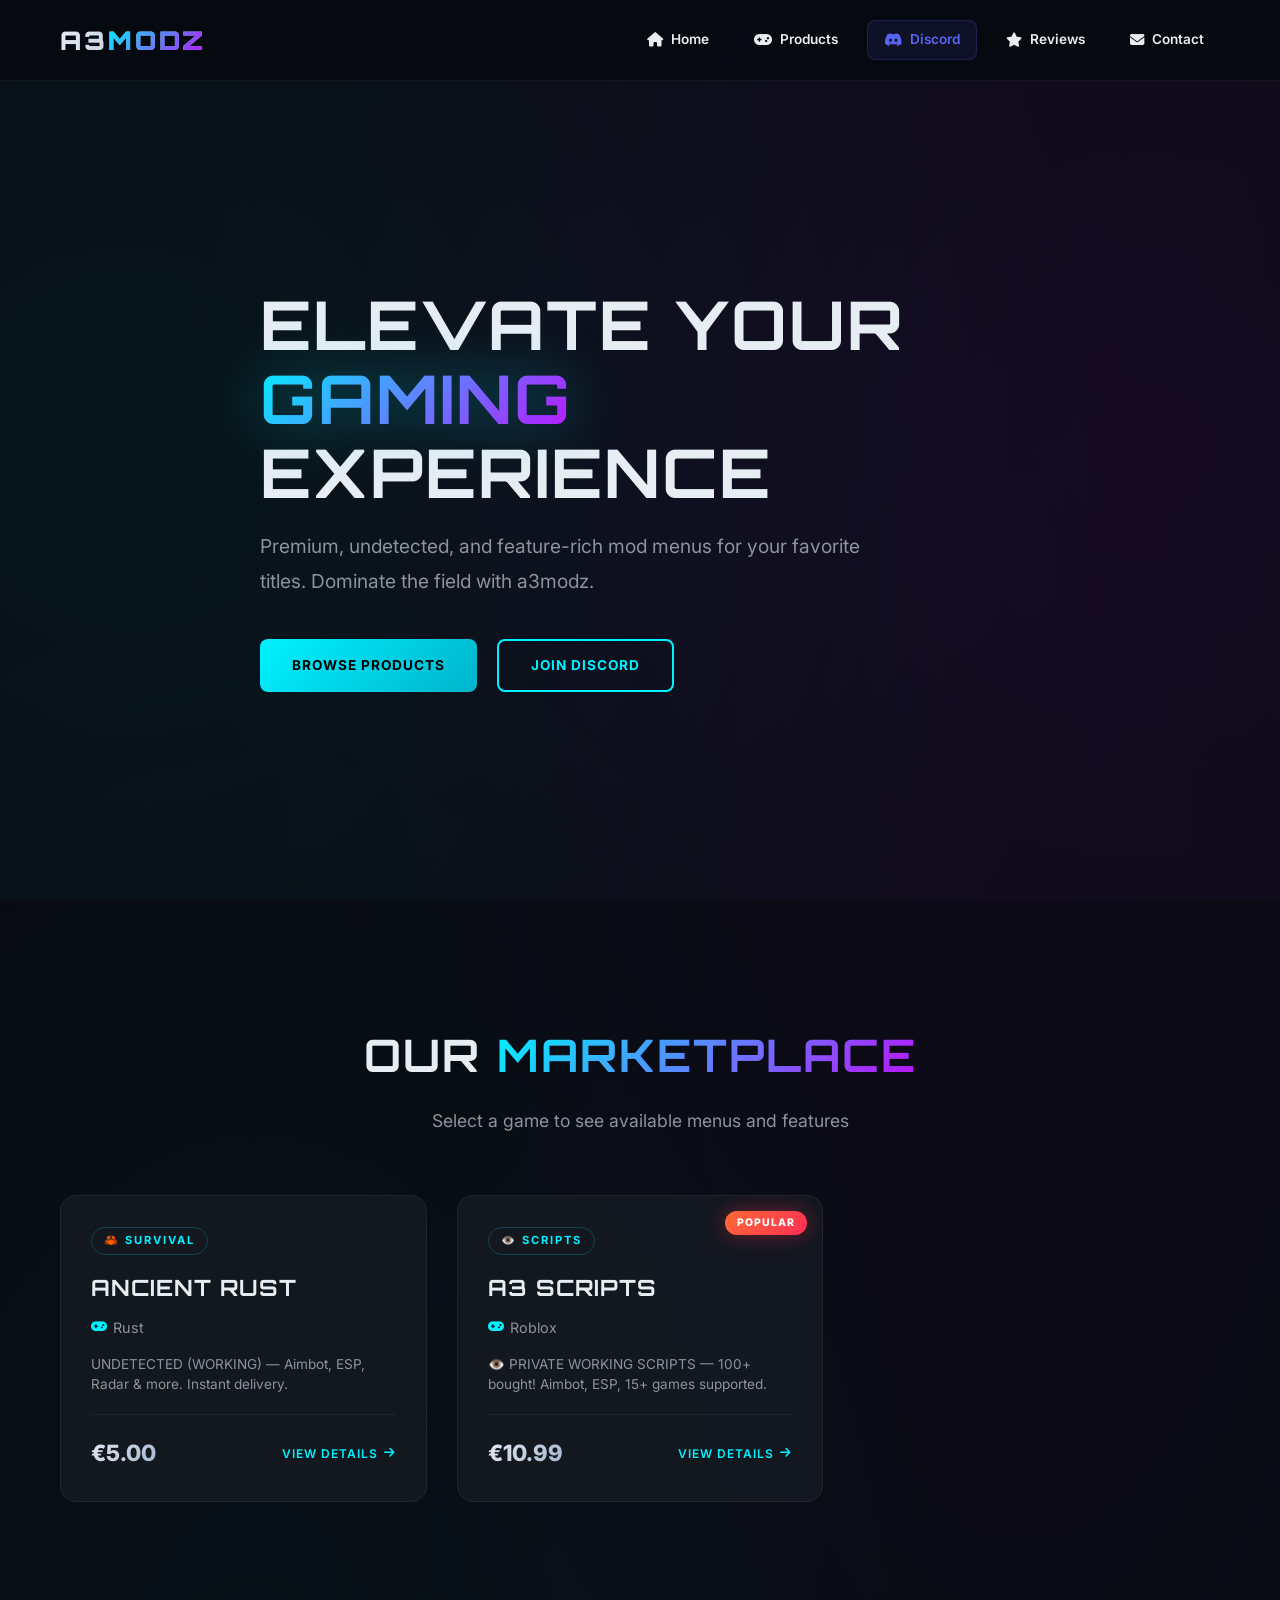
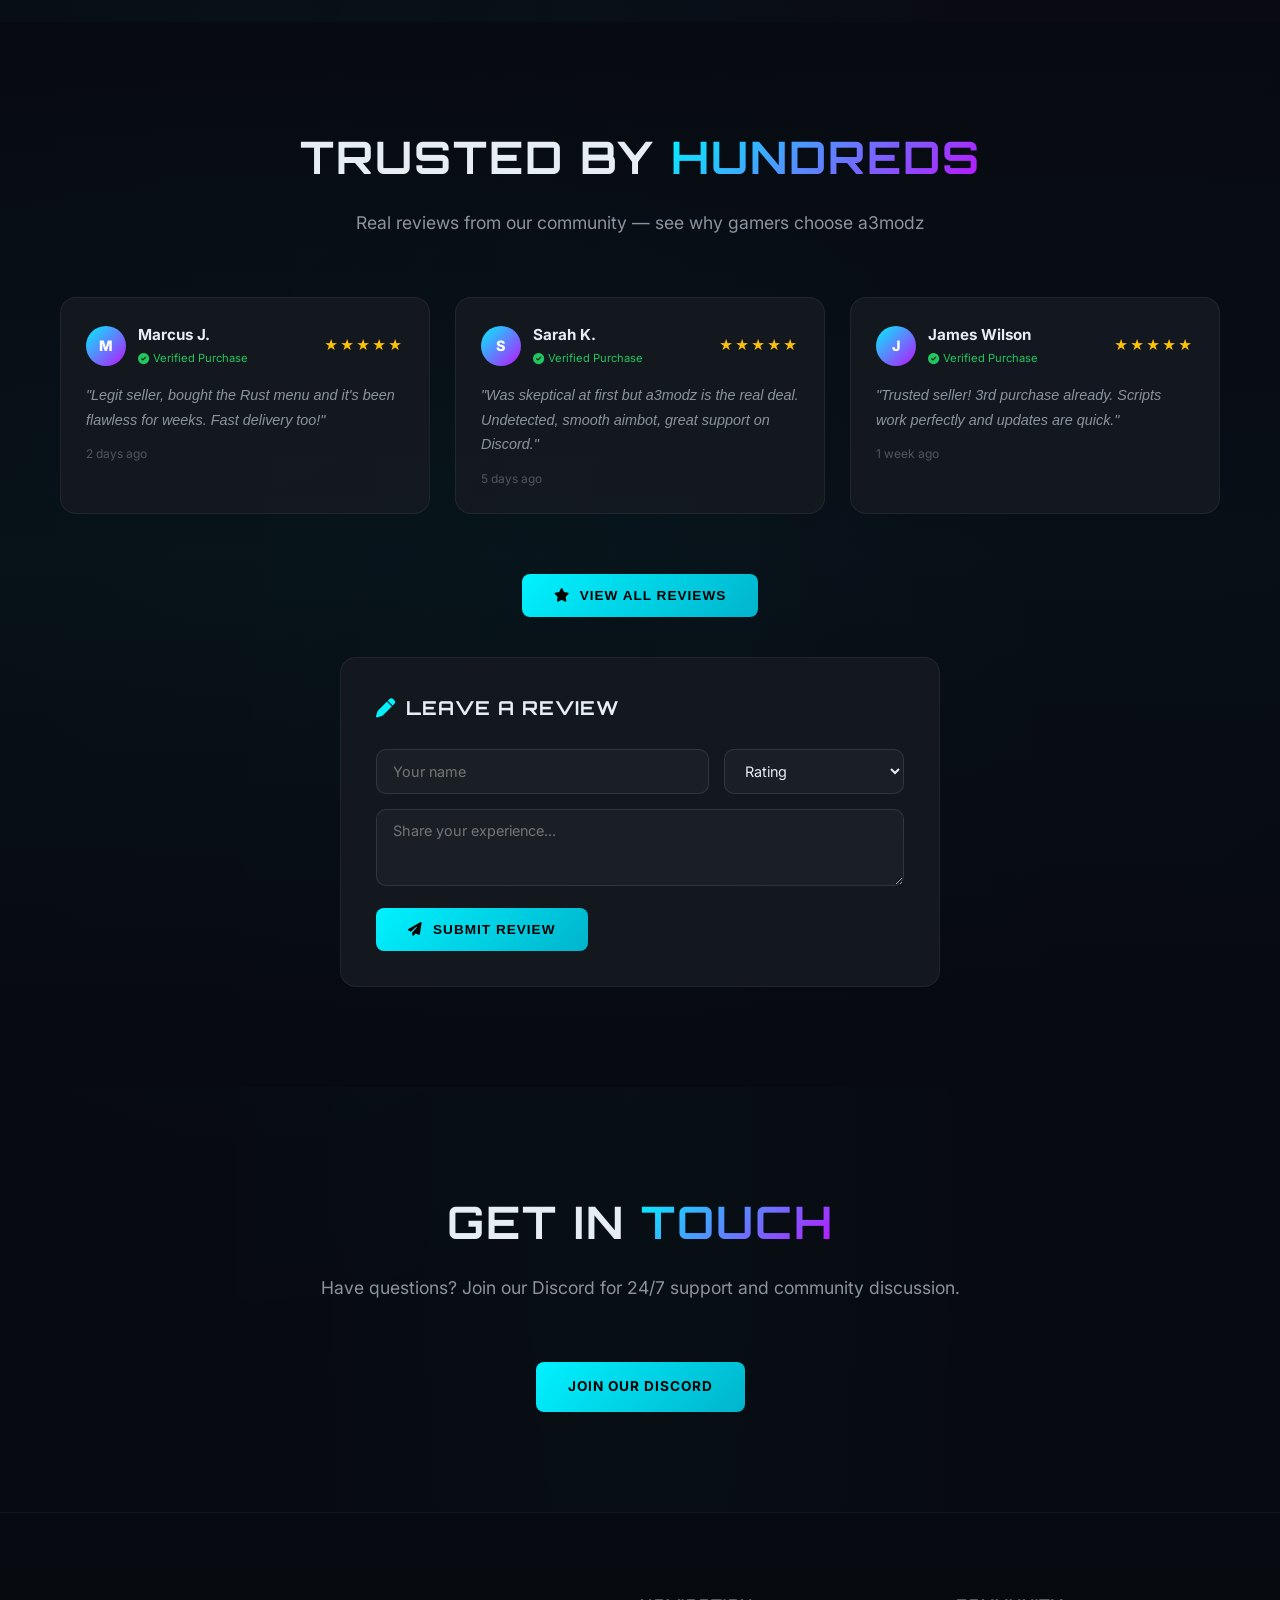
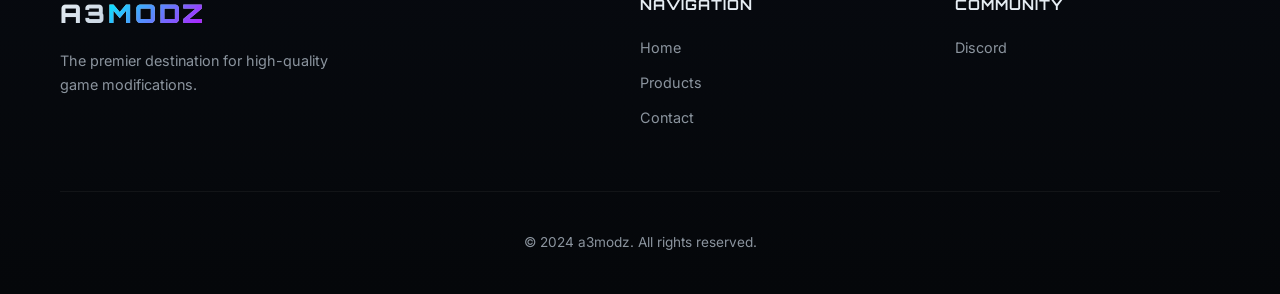
==== commit 2f1c2e59: "Fixed: 3 reviews shown first, View All Reviews button, realistic names" ====
--- a/index.html
+++ b/index.html
@@ -65,7 +65,7 @@
                     <!-- Reviews injected here -->
                 </div>
                 <div class="reviews-load-more" id="loadMoreReviews">
-                    <button class="btn btn-secondary"><i class="fas fa-chevron-down"></i> Show More Reviews</button>
+                    <button class="btn btn-primary"><i class="fas fa-star"></i> View All Reviews</button>
                 </div>
                 <div class="reviews-form-container">
                     <h3><i class="fas fa-pen"></i> Leave a Review</h3>
